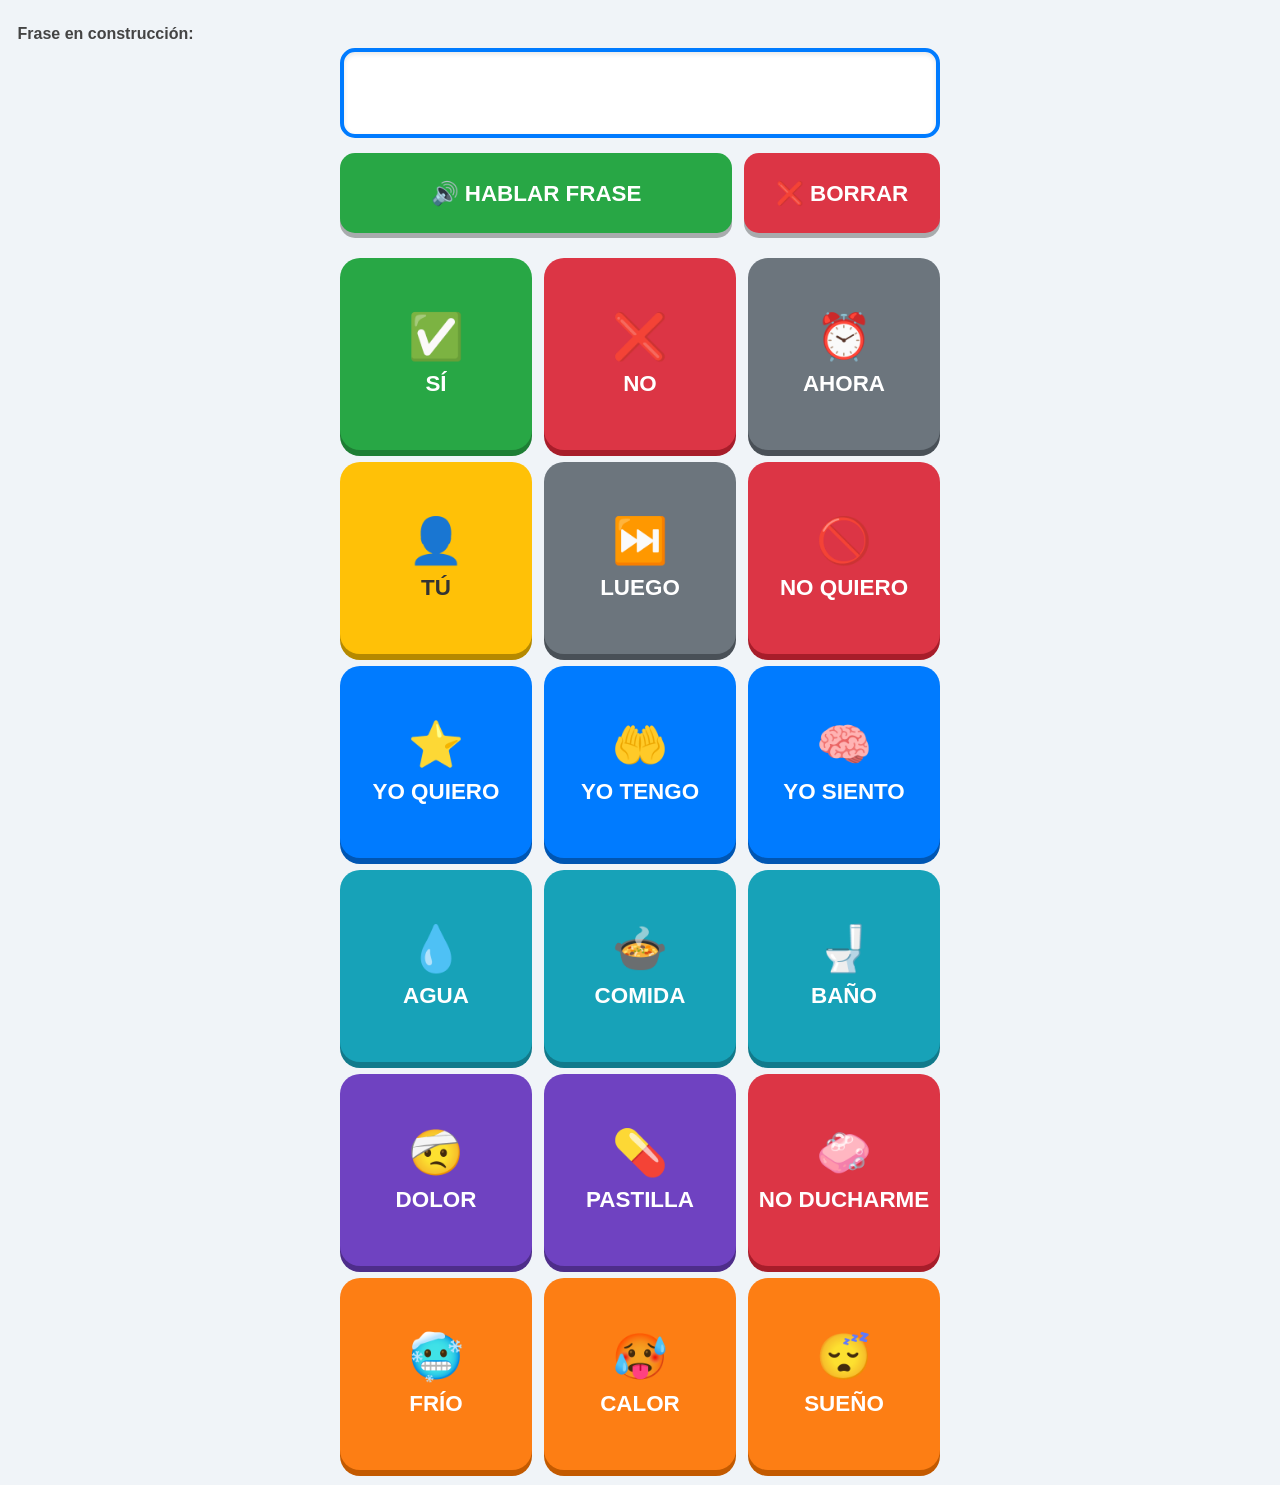
==== index.html @ 5874289f "PUSH" ====
<!DOCTYPE html>
<html lang="es">
<head>
    <meta charset="UTF-8">
    <meta name="viewport" content="width=device-width, initial-scale=1.0, maximum-scale=1.0, user-scalable=no">
    <title>Comunicador Voz Masculina</title>
    <link rel="stylesheet" href="style.css">
</head>
<body>

    <div class="seccion-label">Frase en construcción:</div>
    <div id="area-frase"></div>

    <div class="controles-principales">
        <button class="btn-accion btn-hablar" onclick="reproducirFrase()">🔊 HABLAR FRASE</button>
        <button class="btn-accion btn-borrar" onclick="limpiarTodo()">❌ BORRAR</button>
    </div>

    <div class="contenedor-grid">
        <button class="btn-palabra afirmacion" onclick="add('SÍ')"><span class="emoji">✅</span>SÍ</button>
        <button class="btn-palabra negacion" onclick="add('NO')"><span class="emoji">❌</span>NO</button>
        <button class="btn-palabra conector" onclick="add('Ahora')"><span class="emoji">⏰</span>AHORA</button>

        <button class="btn-palabra sujeto" onclick="add('Tú')"><span class="emoji">👤</span>TÚ</button>
        <button class="btn-palabra conector" onclick="add('Luego')"><span class="emoji">⏭️</span>LUEGO</button>
        <button class="btn-palabra negacion" onclick="add('No quiero')"><span class="emoji">🚫</span>NO QUIERO</button>

        <button class="btn-palabra verbo" onclick="add('Yo quiero')"><span class="emoji">⭐</span>YO QUIERO</button>
        <button class="btn-palabra verbo" onclick="add('Yo tengo')"><span class="emoji">🤲</span>YO TENGO</button>
        <button class="btn-palabra verbo" onclick="add('Yo siento')"><span class="emoji">🧠</span>YO SIENTO</button>

        <button class="btn-palabra objeto" onclick="add('Agua')"><span class="emoji">💧</span>AGUA</button>
        <button class="btn-palabra objeto" onclick="add('Comida')"><span class="emoji">🍲</span>COMIDA</button>
        <button class="btn-palabra objeto" onclick="add('Baño')"><span class="emoji">🚽</span>BAÑO</button>

        <button class="btn-palabra salud" onclick="add('Dolor')"><span class="emoji">🤕</span>DOLOR</button>
        <button class="btn-palabra salud" onclick="add('Medicina')"><span class="emoji">💊</span>PASTILLA</button>
        <button class="btn-palabra negacion" onclick="add('No ducharme')"><span class="emoji">🧼</span>NO DUCHARME</button>

        <button class="btn-palabra estado" onclick="add('Frío')"><span class="emoji">🥶</span>FRÍO</button>
        <button class="btn-palabra estado" onclick="add('Calor')"><span class="emoji">🥵</span>CALOR</button>
        <button class="btn-palabra estado" onclick="add('Sueño')"><span class="emoji">😴</span>SUEÑO</button>
    </div>

    <script src="script.js"></script>
</body>
</html>
---- style.css ----
/* DISEÑO GENERAL */
body { 
    font-family: 'Segoe UI', Arial, sans-serif; 
    background-color: #f0f4f8; 
    margin: 0; 
    padding: 15px; 
    display: flex; 
    flex-direction: column; 
    align-items: center; 
}

.seccion-label { 
    width: 100%; 
    font-weight: bold; 
    color: #444; 
    margin: 10px 0 5px 5px; 
    font-size: 1rem; 
}

/* ÁREA DE FRASE CONSTRUIDA */
#area-frase { 
    width: 100%; 
    max-width: 600px; 
    min-height: 90px; 
    background: #fff; 
    border: 4px solid #007bff; 
    border-radius: 15px; 
    padding: 12px; 
    display: flex; 
    flex-wrap: wrap; 
    gap: 10px; 
    box-shadow: inset 0 2px 5px rgba(0,0,0,0.1); 
    margin-bottom: 15px; 
    box-sizing: border-box;
}

.palabra-bloque { 
    background: #e3f2fd; 
    border: 2px solid #2196f3; 
    padding: 12px 18px; 
    border-radius: 10px; 
    font-size: 1.5rem; 
    font-weight: bold; 
    color: #0d47a1; 
}

/* BOTONES DE ACCIÓN (HABLAR / BORRAR) */
.controles-principales { 
    display: grid; 
    grid-template-columns: 2fr 1fr; 
    gap: 12px; 
    width: 100%; 
    max-width: 600px; 
    margin-bottom: 25px; 
}

.btn-accion { 
    height: 80px; 
    border-radius: 15px; 
    border: none; 
    font-size: 1.4rem; 
    font-weight: bold; 
    color: white; 
    cursor: pointer; 
    box-shadow: 0 5px rgba(0,0,0,0.3); 
}

.btn-hablar { background-color: #28a745; }
.btn-borrar { background-color: #dc3545; }

/* CUADRÍCULA DE BOTONES DE COMUNICACIÓN */
.contenedor-grid { 
    display: grid; 
    grid-template-columns: repeat(3, 1fr); 
    gap: 12px; 
    width: 100%; 
    max-width: 600px; 
}

.btn-palabra { 
    aspect-ratio: 1 / 1; 
    border: none; 
    border-radius: 20px; 
    font-size: 1.4rem; /* LETRA MÁS GRANDE */
    font-weight: 900; 
    display: flex; 
    flex-direction: column; 
    align-items: center; 
    justify-content: center; 
    cursor: pointer; 
    color: white; 
    box-shadow: 0 6px #999; 
    padding: 10px; 
    text-align: center; 
    line-height: 1.2;
    text-transform: uppercase;
}

.btn-palabra:active { 
    transform: translateY(4px); 
    box-shadow: 0 2px #666; 
}

/* TAMAÑO DE EMOJIS */
.emoji { 
    font-size: 2.8rem; /* EMOJIS MUCHO MÁS GRANDES */
    margin-bottom: 8px; 
}

/* COLORES POR CATEGORÍA */
.afirmacion { background-color: #28a745; box-shadow: 0 6px #1e7e34; }
.negacion { background-color: #dc3545; box-shadow: 0 6px #a71d2a; }
.sujeto { background-color: #ffc107; color: #333; box-shadow: 0 6px #b58900; }
.verbo { background-color: #007bff; box-shadow: 0 6px #0056b3; }
.conector { background-color: #6c757d; box-shadow: 0 6px #495057; }
.estado { background-color: #fd7e14; box-shadow: 0 6px #c35a00; }
.objeto { background-color: #17a2b8; box-shadow: 0 6px #117a8b; }
.salud { background-color: #6f42c1; box-shadow: 0 6px #4e2d8a; }

/* AJUSTE PARA PANTALLAS PEQUEÑAS */
@media (max-width: 400px) {
    .btn-palabra { font-size: 1.1rem; }
    .emoji { font-size: 2.2rem; }
}
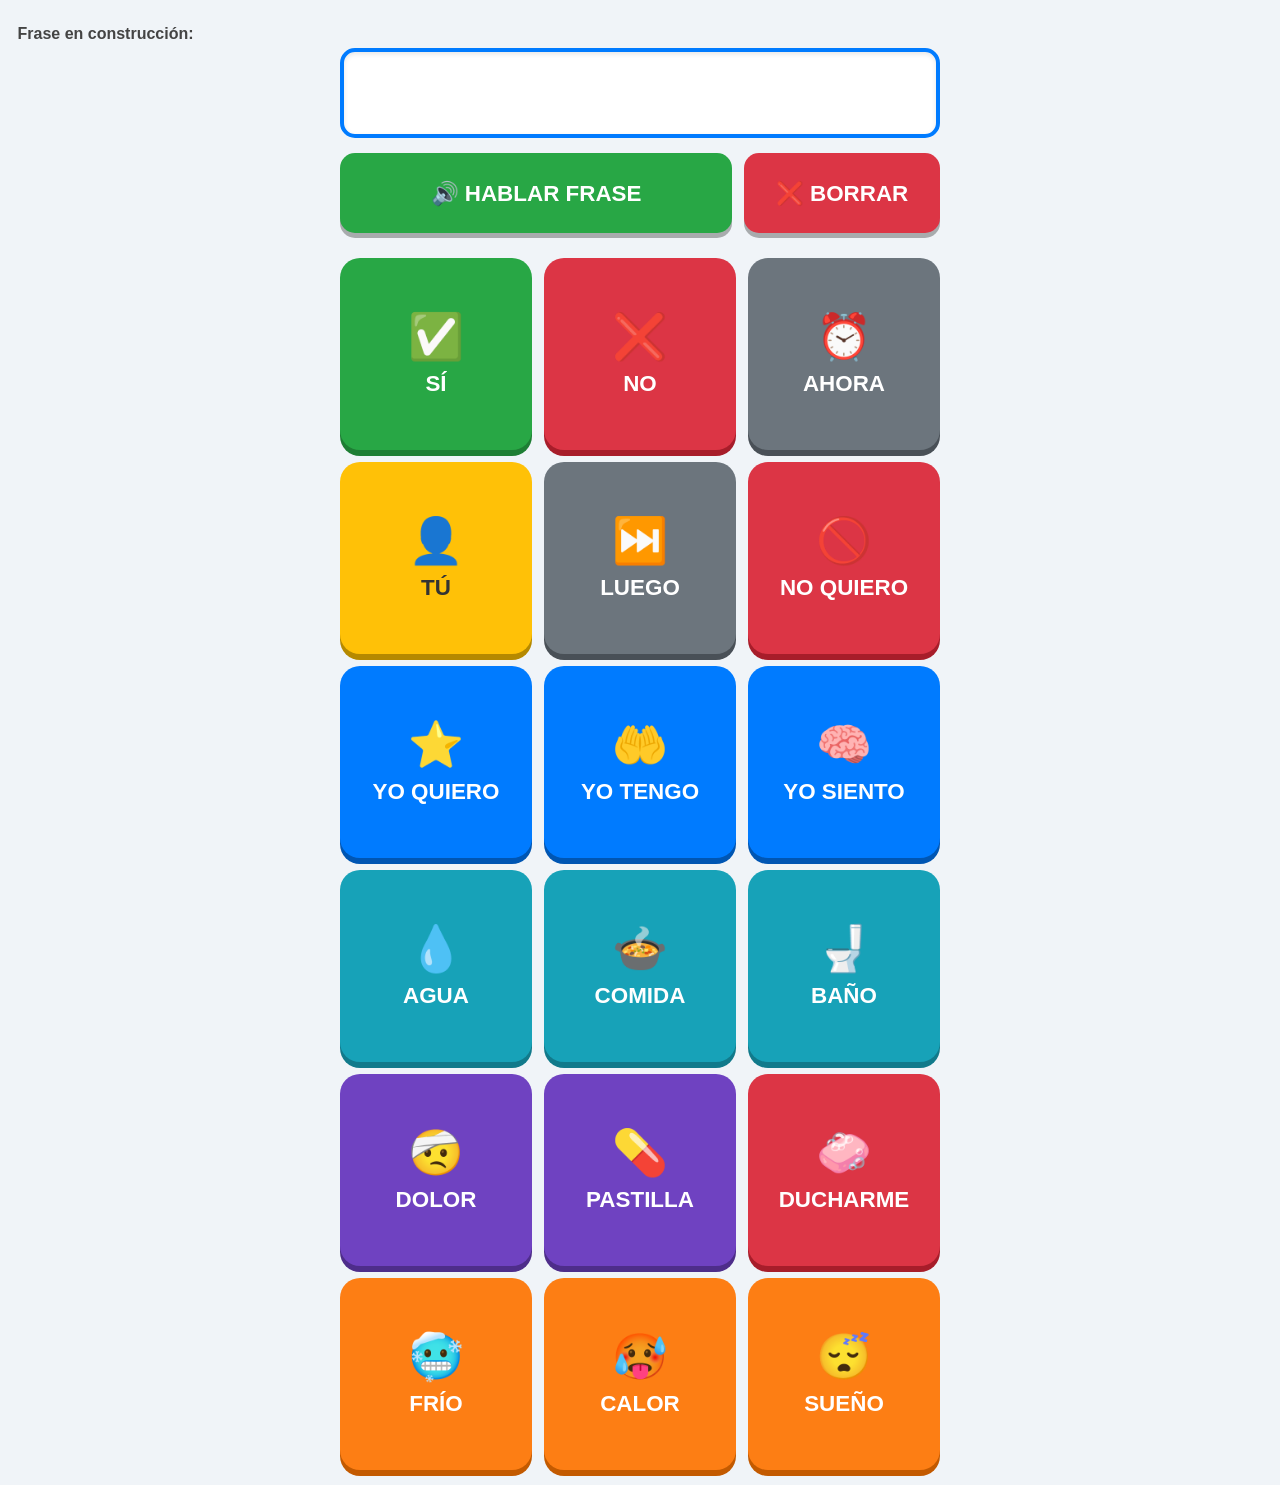
==== commit 5adf788f: "PUSH" ====
--- a/index.html
+++ b/index.html
@@ -35,7 +35,7 @@
 
         <button class="btn-palabra salud" onclick="add('Dolor')"><span class="emoji">🤕</span>DOLOR</button>
         <button class="btn-palabra salud" onclick="add('Medicina')"><span class="emoji">💊</span>PASTILLA</button>
-        <button class="btn-palabra negacion" onclick="add('No ducharme')"><span class="emoji">🧼</span>NO DUCHARME</button>
+        <button class="btn-palabra negacion" onclick="add('ducharme')"><span class="emoji">🧼</span>DUCHARME</button>
 
         <button class="btn-palabra estado" onclick="add('Frío')"><span class="emoji">🥶</span>FRÍO</button>
         <button class="btn-palabra estado" onclick="add('Calor')"><span class="emoji">🥵</span>CALOR</button>
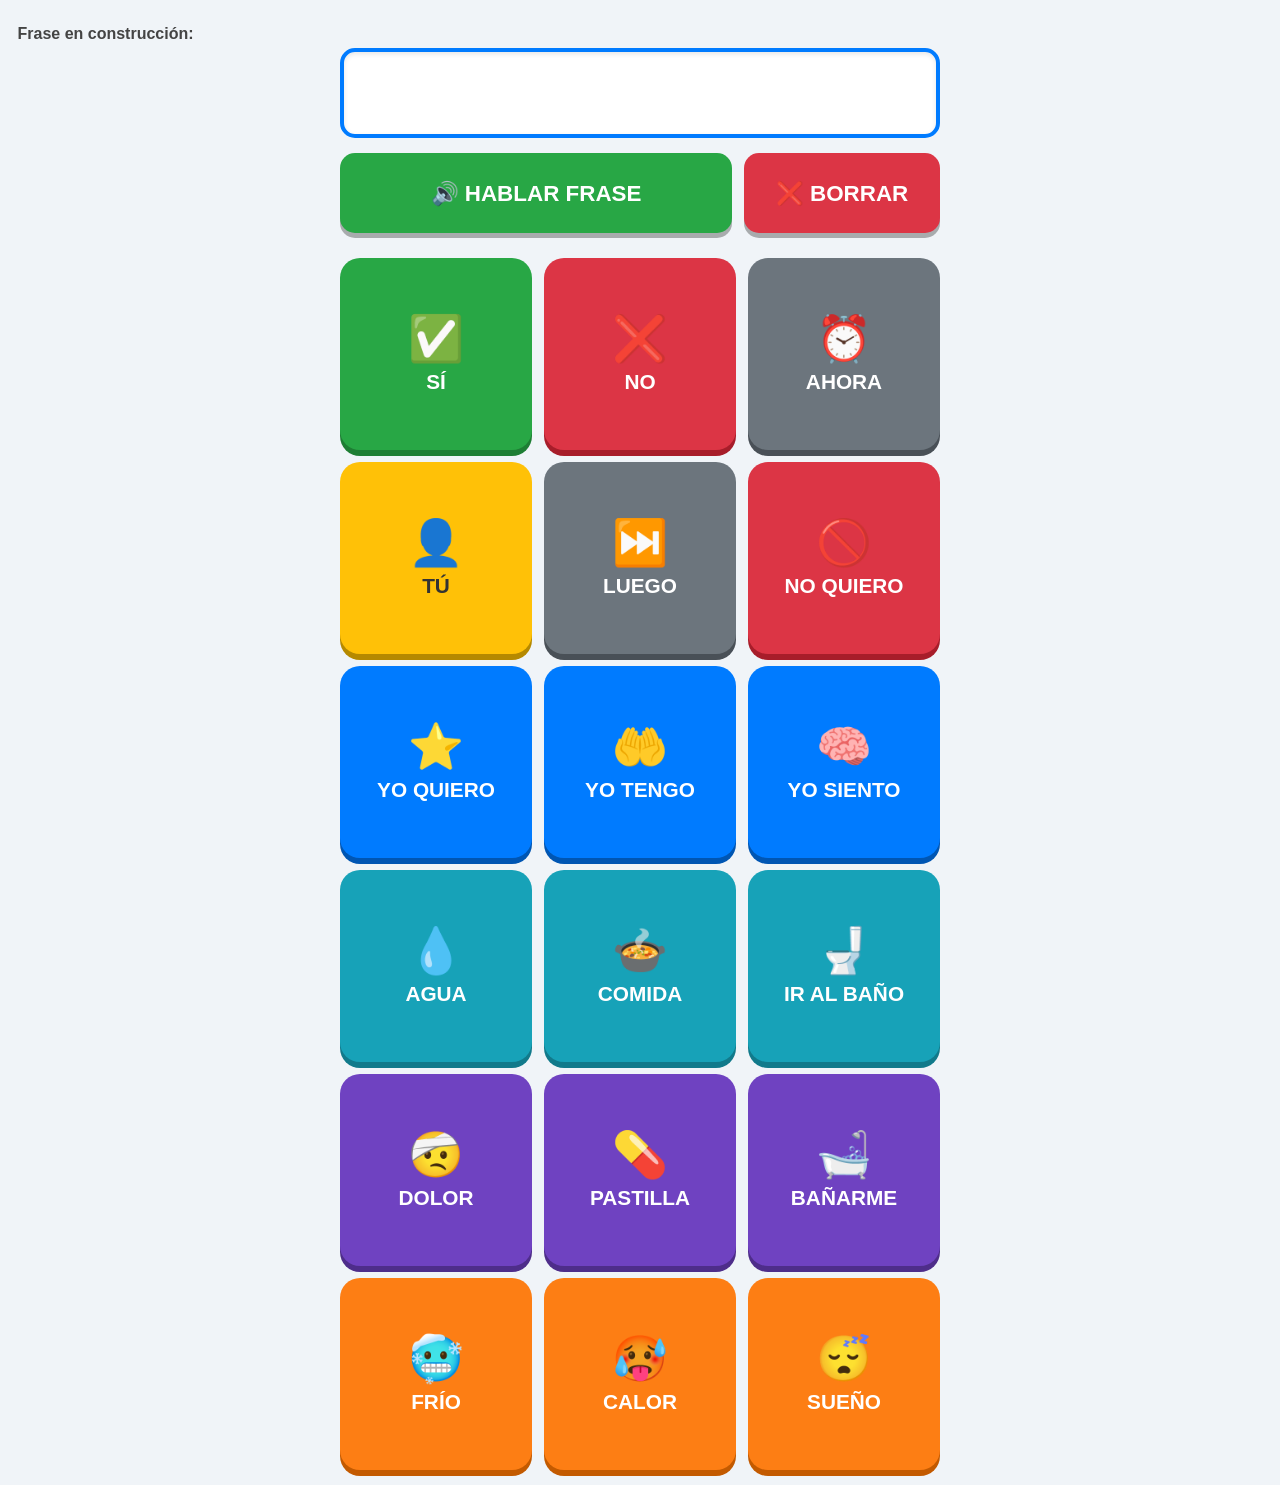
==== commit a7c0f459: "PUSH" ====
--- a/index.html
+++ b/index.html
@@ -31,11 +31,11 @@
 
         <button class="btn-palabra objeto" onclick="add('Agua')"><span class="emoji">💧</span>AGUA</button>
         <button class="btn-palabra objeto" onclick="add('Comida')"><span class="emoji">🍲</span>COMIDA</button>
-        <button class="btn-palabra objeto" onclick="add('Baño')"><span class="emoji">🚽</span>BAÑO</button>
+        <button class="btn-palabra objeto" onclick="add('Ir al baño')"><span class="emoji">🚽</span>IR AL BAÑO</button>
 
         <button class="btn-palabra salud" onclick="add('Dolor')"><span class="emoji">🤕</span>DOLOR</button>
         <button class="btn-palabra salud" onclick="add('Medicina')"><span class="emoji">💊</span>PASTILLA</button>
-        <button class="btn-palabra negacion" onclick="add('ducharme')"><span class="emoji">🧼</span>DUCHARME</button>
+        <button class="btn-palabra salud" onclick="add('Bañarme')"><span class="emoji">🛁</span>BAÑARME</button>
 
         <button class="btn-palabra estado" onclick="add('Frío')"><span class="emoji">🥶</span>FRÍO</button>
         <button class="btn-palabra estado" onclick="add('Calor')"><span class="emoji">🥵</span>CALOR</button>
--- a/style.css
+++ b/style.css
@@ -1,4 +1,3 @@
-/* DISEÑO GENERAL */
 body { 
     font-family: 'Segoe UI', Arial, sans-serif; 
     background-color: #f0f4f8; 
@@ -17,7 +16,6 @@
     font-size: 1rem; 
 }
 
-/* ÁREA DE FRASE CONSTRUIDA */
 #area-frase { 
     width: 100%; 
     max-width: 600px; 
@@ -44,7 +42,6 @@
     color: #0d47a1; 
 }
 
-/* BOTONES DE ACCIÓN (HABLAR / BORRAR) */
 .controles-principales { 
     display: grid; 
     grid-template-columns: 2fr 1fr; 
@@ -68,7 +65,6 @@
 .btn-hablar { background-color: #28a745; }
 .btn-borrar { background-color: #dc3545; }
 
-/* CUADRÍCULA DE BOTONES DE COMUNICACIÓN */
 .contenedor-grid { 
     display: grid; 
     grid-template-columns: repeat(3, 1fr); 
@@ -81,7 +77,7 @@
     aspect-ratio: 1 / 1; 
     border: none; 
     border-radius: 20px; 
-    font-size: 1.4rem; /* LETRA MÁS GRANDE */
+    font-size: 1.3rem; 
     font-weight: 900; 
     display: flex; 
     flex-direction: column; 
@@ -92,7 +88,7 @@
     box-shadow: 0 6px #999; 
     padding: 10px; 
     text-align: center; 
-    line-height: 1.2;
+    line-height: 1.1;
     text-transform: uppercase;
 }
 
@@ -101,13 +97,11 @@
     box-shadow: 0 2px #666; 
 }
 
-/* TAMAÑO DE EMOJIS */
 .emoji { 
-    font-size: 2.8rem; /* EMOJIS MUCHO MÁS GRANDES */
+    font-size: 2.8rem; 
     margin-bottom: 8px; 
 }
 
-/* COLORES POR CATEGORÍA */
 .afirmacion { background-color: #28a745; box-shadow: 0 6px #1e7e34; }
 .negacion { background-color: #dc3545; box-shadow: 0 6px #a71d2a; }
 .sujeto { background-color: #ffc107; color: #333; box-shadow: 0 6px #b58900; }
@@ -117,8 +111,7 @@
 .objeto { background-color: #17a2b8; box-shadow: 0 6px #117a8b; }
 .salud { background-color: #6f42c1; box-shadow: 0 6px #4e2d8a; }
 
-/* AJUSTE PARA PANTALLAS PEQUEÑAS */
 @media (max-width: 400px) {
-    .btn-palabra { font-size: 1.1rem; }
+    .btn-palabra { font-size: 1rem; }
     .emoji { font-size: 2.2rem; }
 }
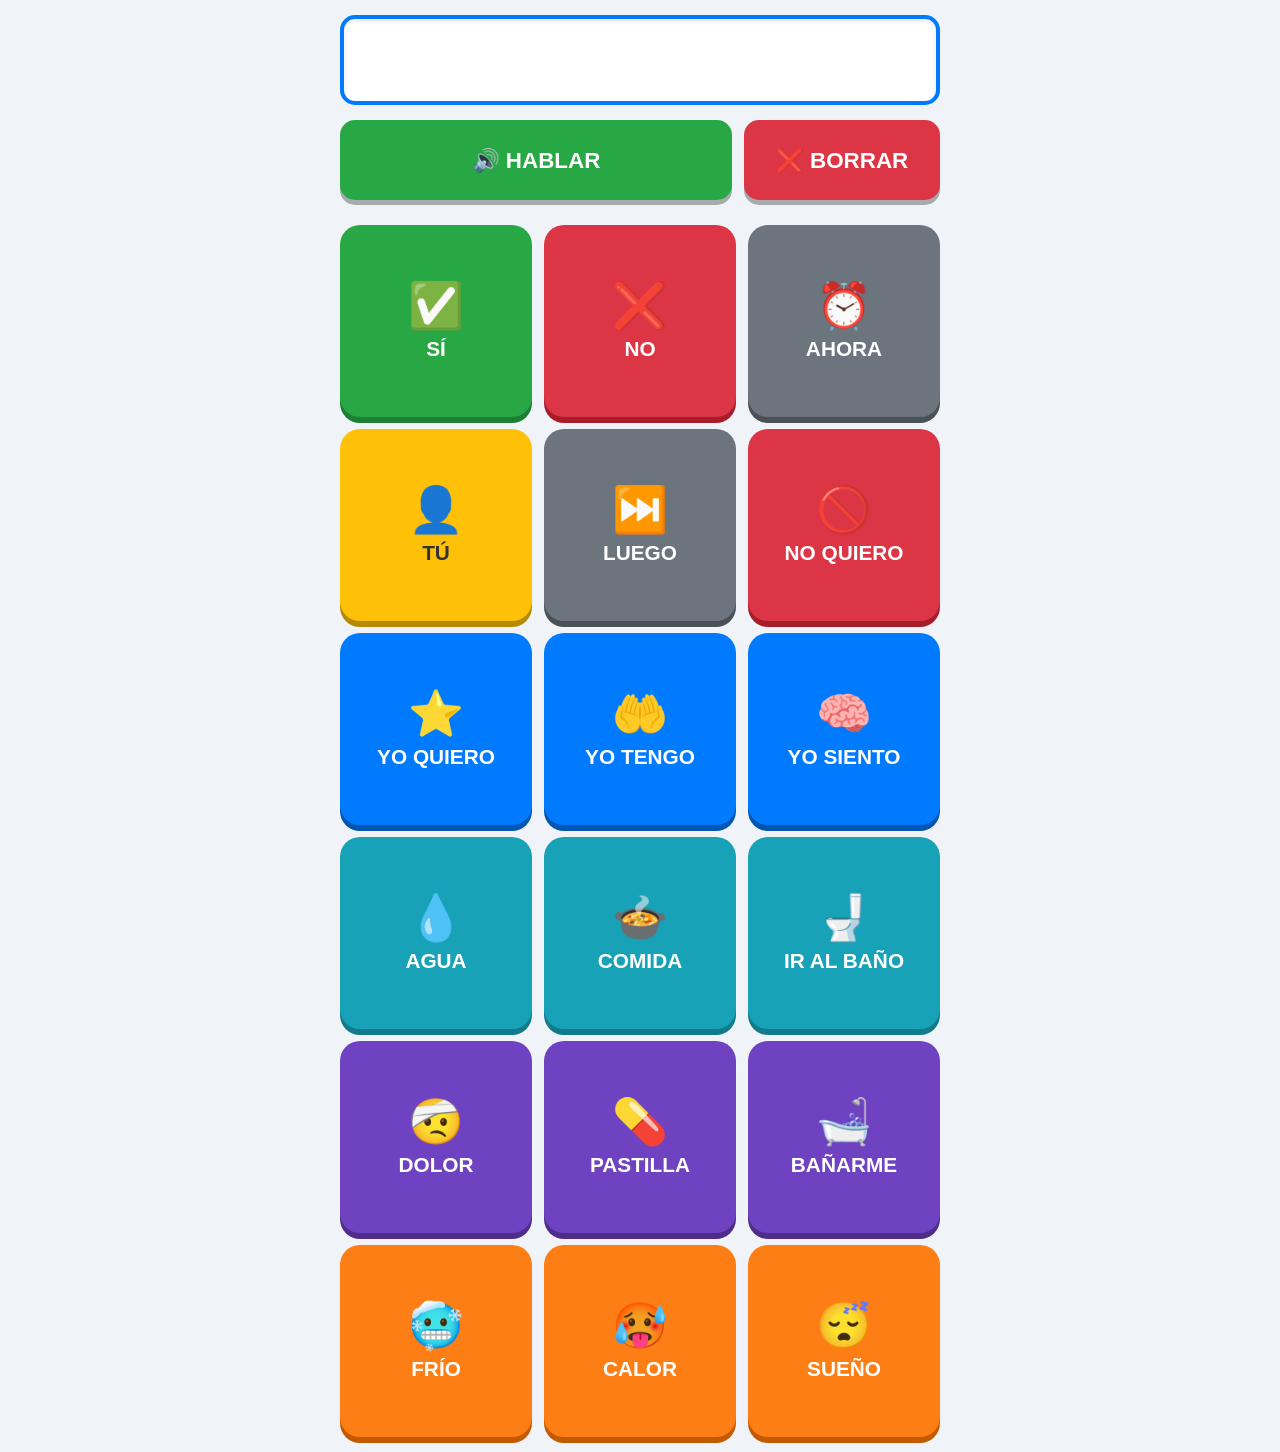
==== commit 8182c558: "PUSH" ====
--- a/index.html
+++ b/index.html
@@ -8,11 +8,10 @@
 </head>
 <body>
 
-    <div class="seccion-label">Frase en construcción:</div>
     <div id="area-frase"></div>
 
     <div class="controles-principales">
-        <button class="btn-accion btn-hablar" onclick="reproducirFrase()">🔊 HABLAR FRASE</button>
+        <button class="btn-accion btn-hablar" onclick="reproducirFrase()">🔊 HABLAR </button>
         <button class="btn-accion btn-borrar" onclick="limpiarTodo()">❌ BORRAR</button>
     </div>
 
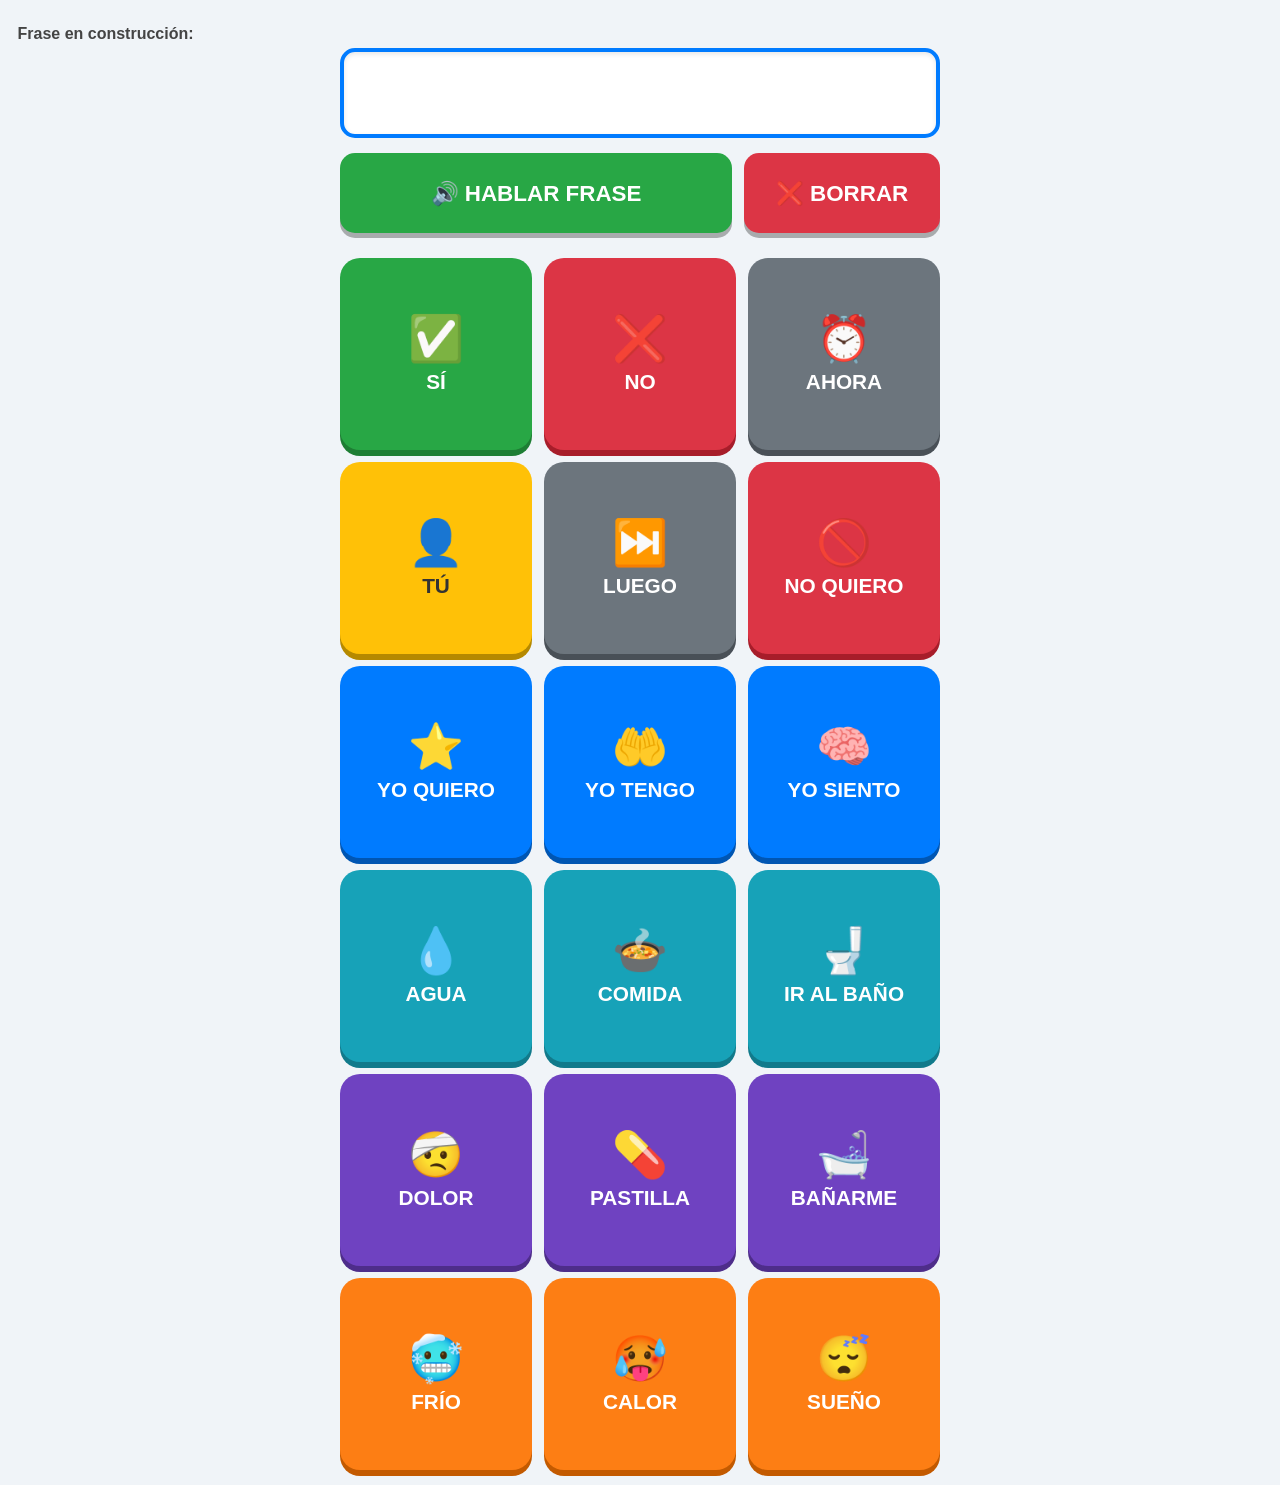
==== commit b0b35f82: "PUSH" ====
--- a/index.html
+++ b/index.html
@@ -8,10 +8,11 @@
 </head>
 <body>
 
+    <div class="seccion-label">Frase en construcción:</div>
     <div id="area-frase"></div>
 
     <div class="controles-principales">
-        <button class="btn-accion btn-hablar" onclick="reproducirFrase()">🔊 HABLAR </button>
+        <button class="btn-accion btn-hablar" onclick="reproducirFrase()">🔊 HABLAR FRASE</button>
         <button class="btn-accion btn-borrar" onclick="limpiarTodo()">❌ BORRAR</button>
     </div>
 
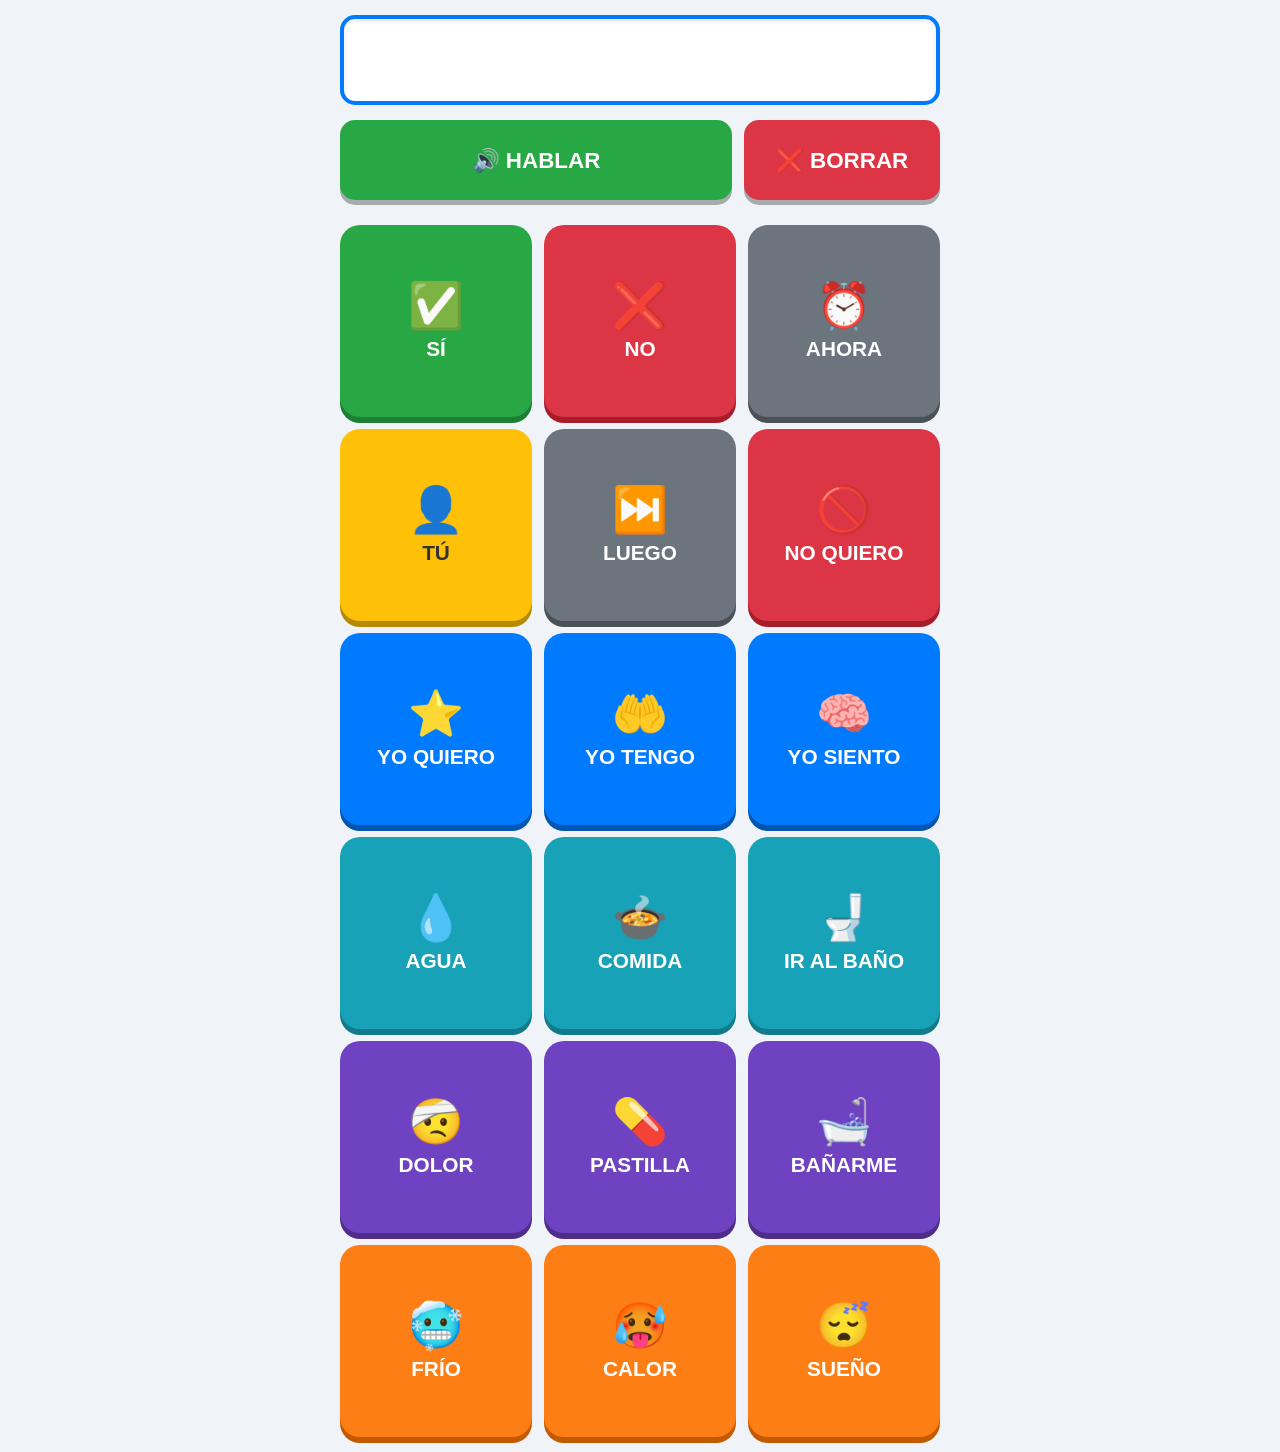
==== commit 7e94ba6e: "PUSH" ====
--- a/index.html
+++ b/index.html
@@ -8,38 +8,38 @@
 </head>
 <body>
 
-    <div class="seccion-label">Frase en construcción:</div>
+
     <div id="area-frase"></div>
 
     <div class="controles-principales">
-        <button class="btn-accion btn-hablar" onclick="reproducirFrase()">🔊 HABLAR FRASE</button>
+        <button class="btn-accion btn-hablar" onclick="reproducirFrase()">🔊 HABLAR</button>
         <button class="btn-accion btn-borrar" onclick="limpiarTodo()">❌ BORRAR</button>
     </div>
 
     <div class="contenedor-grid">
-        <button class="btn-palabra afirmacion" onclick="add('SÍ')"><span class="emoji">✅</span>SÍ</button>
-        <button class="btn-palabra negacion" onclick="add('NO')"><span class="emoji">❌</span>NO</button>
-        <button class="btn-palabra conector" onclick="add('Ahora')"><span class="emoji">⏰</span>AHORA</button>
+        <button class="btn-palabra afirmacion" onclick="addDirecto('SÍ')"><span class="emoji">✅</span>SÍ</button>
+        <button class="btn-palabra negacion" onclick="addDirecto('NO')"><span class="emoji">❌</span>NO</button>
+        <button class="btn-palabra conector" onclick="addDirecto('Ahora')"><span class="emoji">⏰</span>AHORA</button>
 
-        <button class="btn-palabra sujeto" onclick="add('Tú')"><span class="emoji">👤</span>TÚ</button>
-        <button class="btn-palabra conector" onclick="add('Luego')"><span class="emoji">⏭️</span>LUEGO</button>
-        <button class="btn-palabra negacion" onclick="add('No quiero')"><span class="emoji">🚫</span>NO QUIERO</button>
+        <button class="btn-palabra sujeto" onclick="addDirecto('Tú')"><span class="emoji">👤</span>TÚ</button>
+        <button class="btn-palabra conector" onclick="addDirecto('Luego')"><span class="emoji">⏭️</span>LUEGO</button>
+        <button class="btn-palabra negacion" onclick="addDirecto('No quiero')"><span class="emoji">🚫</span>NO QUIERO</button>
 
-        <button class="btn-palabra verbo" onclick="add('Yo quiero')"><span class="emoji">⭐</span>YO QUIERO</button>
-        <button class="btn-palabra verbo" onclick="add('Yo tengo')"><span class="emoji">🤲</span>YO TENGO</button>
-        <button class="btn-palabra verbo" onclick="add('Yo siento')"><span class="emoji">🧠</span>YO SIENTO</button>
+        <button class="btn-palabra verbo" onclick="addSilencio('Yo quiero')"><span class="emoji">⭐</span>YO QUIERO</button>
+        <button class="btn-palabra verbo" onclick="addSilencio('Yo tengo')"><span class="emoji">🤲</span>YO TENGO</button>
+        <button class="btn-palabra verbo" onclick="addSilencio('Yo siento')"><span class="emoji">🧠</span>YO SIENTO</button>
 
-        <button class="btn-palabra objeto" onclick="add('Agua')"><span class="emoji">💧</span>AGUA</button>
-        <button class="btn-palabra objeto" onclick="add('Comida')"><span class="emoji">🍲</span>COMIDA</button>
-        <button class="btn-palabra objeto" onclick="add('Ir al baño')"><span class="emoji">🚽</span>IR AL BAÑO</button>
+        <button class="btn-palabra objeto" onclick="addSilencio('Agua')"><span class="emoji">💧</span>AGUA</button>
+        <button class="btn-palabra objeto" onclick="addSilencio('Comida')"><span class="emoji">🍲</span>COMIDA</button>
+        <button class="btn-palabra objeto" onclick="addSilencio('Ir al baño')"><span class="emoji">🚽</span>IR AL BAÑO</button>
 
-        <button class="btn-palabra salud" onclick="add('Dolor')"><span class="emoji">🤕</span>DOLOR</button>
-        <button class="btn-palabra salud" onclick="add('Medicina')"><span class="emoji">💊</span>PASTILLA</button>
-        <button class="btn-palabra salud" onclick="add('Bañarme')"><span class="emoji">🛁</span>BAÑARME</button>
+        <button class="btn-palabra salud" onclick="addSilencio('Dolor')"><span class="emoji">🤕</span>DOLOR</button>
+        <button class="btn-palabra salud" onclick="addSilencio('Medicina')"><span class="emoji">💊</span>PASTILLA</button>
+        <button class="btn-palabra salud" onclick="addSilencio('Bañarme')"><span class="emoji">🛁</span>BAÑARME</button>
 
-        <button class="btn-palabra estado" onclick="add('Frío')"><span class="emoji">🥶</span>FRÍO</button>
-        <button class="btn-palabra estado" onclick="add('Calor')"><span class="emoji">🥵</span>CALOR</button>
-        <button class="btn-palabra estado" onclick="add('Sueño')"><span class="emoji">😴</span>SUEÑO</button>
+        <button class="btn-palabra estado" onclick="addSilencio('Frío')"><span class="emoji">🥶</span>FRÍO</button>
+        <button class="btn-palabra estado" onclick="addSilencio('Calor')"><span class="emoji">🥵</span>CALOR</button>
+        <button class="btn-palabra estado" onclick="addSilencio('Sueño')"><span class="emoji">😴</span>SUEÑO</button>
     </div>
 
     <script src="script.js"></script>
--- a/style.css
+++ b/style.css
@@ -102,6 +102,7 @@
     margin-bottom: 8px; 
 }
 
+/* Colores por categoría */
 .afirmacion { background-color: #28a745; box-shadow: 0 6px #1e7e34; }
 .negacion { background-color: #dc3545; box-shadow: 0 6px #a71d2a; }
 .sujeto { background-color: #ffc107; color: #333; box-shadow: 0 6px #b58900; }
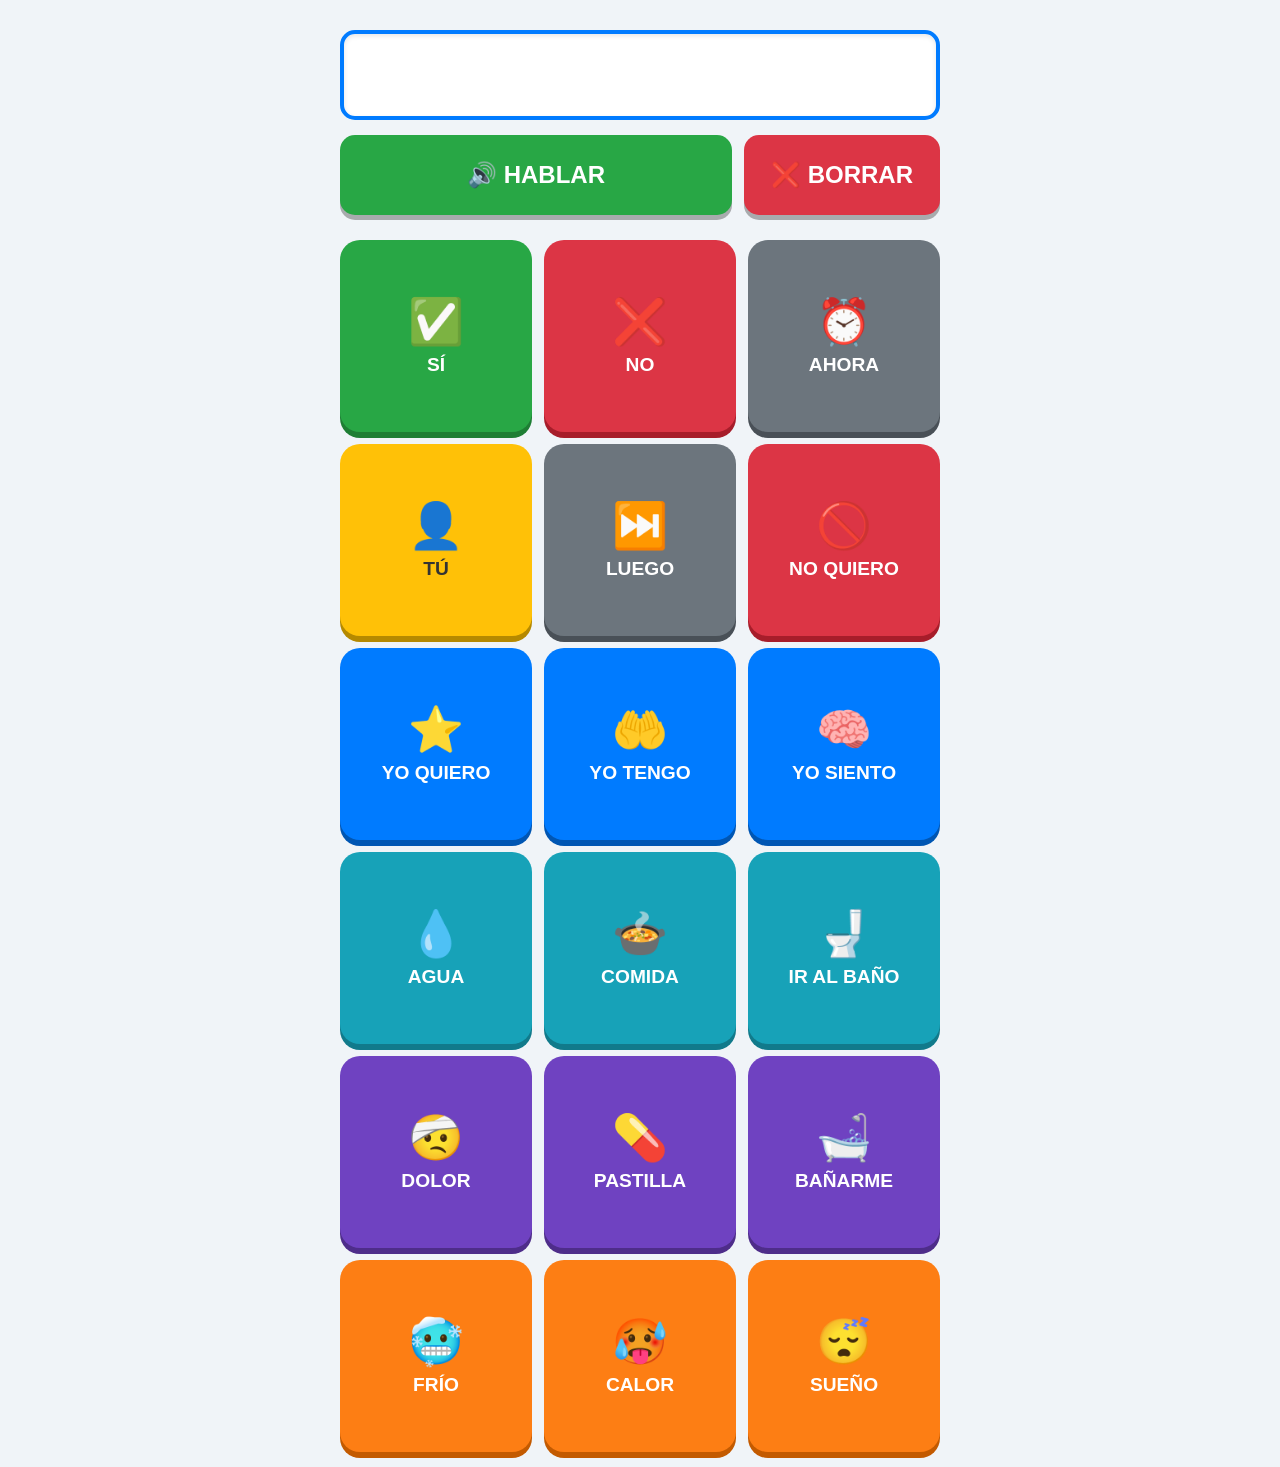
==== commit bcb3f271: "PUSH" ====
--- a/index.html
+++ b/index.html
@@ -7,7 +7,6 @@
     <link rel="stylesheet" href="style.css">
 </head>
 <body>
-
 
     <div id="area-frase"></div>
 
--- a/style.css
+++ b/style.css
@@ -6,14 +6,6 @@
     display: flex; 
     flex-direction: column; 
     align-items: center; 
-}
-
-.seccion-label { 
-    width: 100%; 
-    font-weight: bold; 
-    color: #444; 
-    margin: 10px 0 5px 5px; 
-    font-size: 1rem; 
 }
 
 #area-frase { 
@@ -28,8 +20,8 @@
     flex-wrap: wrap; 
     gap: 10px; 
     box-shadow: inset 0 2px 5px rgba(0,0,0,0.1); 
-    margin-bottom: 15px; 
-    box-sizing: border-box;
+    margin: 15px 0; 
+    box-sizing: border-box; 
 }
 
 .palabra-bloque { 
@@ -55,7 +47,7 @@
     height: 80px; 
     border-radius: 15px; 
     border: none; 
-    font-size: 1.4rem; 
+    font-size: 1.5rem; 
     font-weight: bold; 
     color: white; 
     cursor: pointer; 
@@ -77,7 +69,7 @@
     aspect-ratio: 1 / 1; 
     border: none; 
     border-radius: 20px; 
-    font-size: 1.3rem; 
+    font-size: 1.2rem; 
     font-weight: 900; 
     display: flex; 
     flex-direction: column; 
@@ -88,8 +80,8 @@
     box-shadow: 0 6px #999; 
     padding: 10px; 
     text-align: center; 
-    line-height: 1.1;
-    text-transform: uppercase;
+    line-height: 1.1; 
+    text-transform: uppercase; 
 }
 
 .btn-palabra:active { 
@@ -102,7 +94,7 @@
     margin-bottom: 8px; 
 }
 
-/* Colores por categoría */
+/* Colores */
 .afirmacion { background-color: #28a745; box-shadow: 0 6px #1e7e34; }
 .negacion { background-color: #dc3545; box-shadow: 0 6px #a71d2a; }
 .sujeto { background-color: #ffc107; color: #333; box-shadow: 0 6px #b58900; }
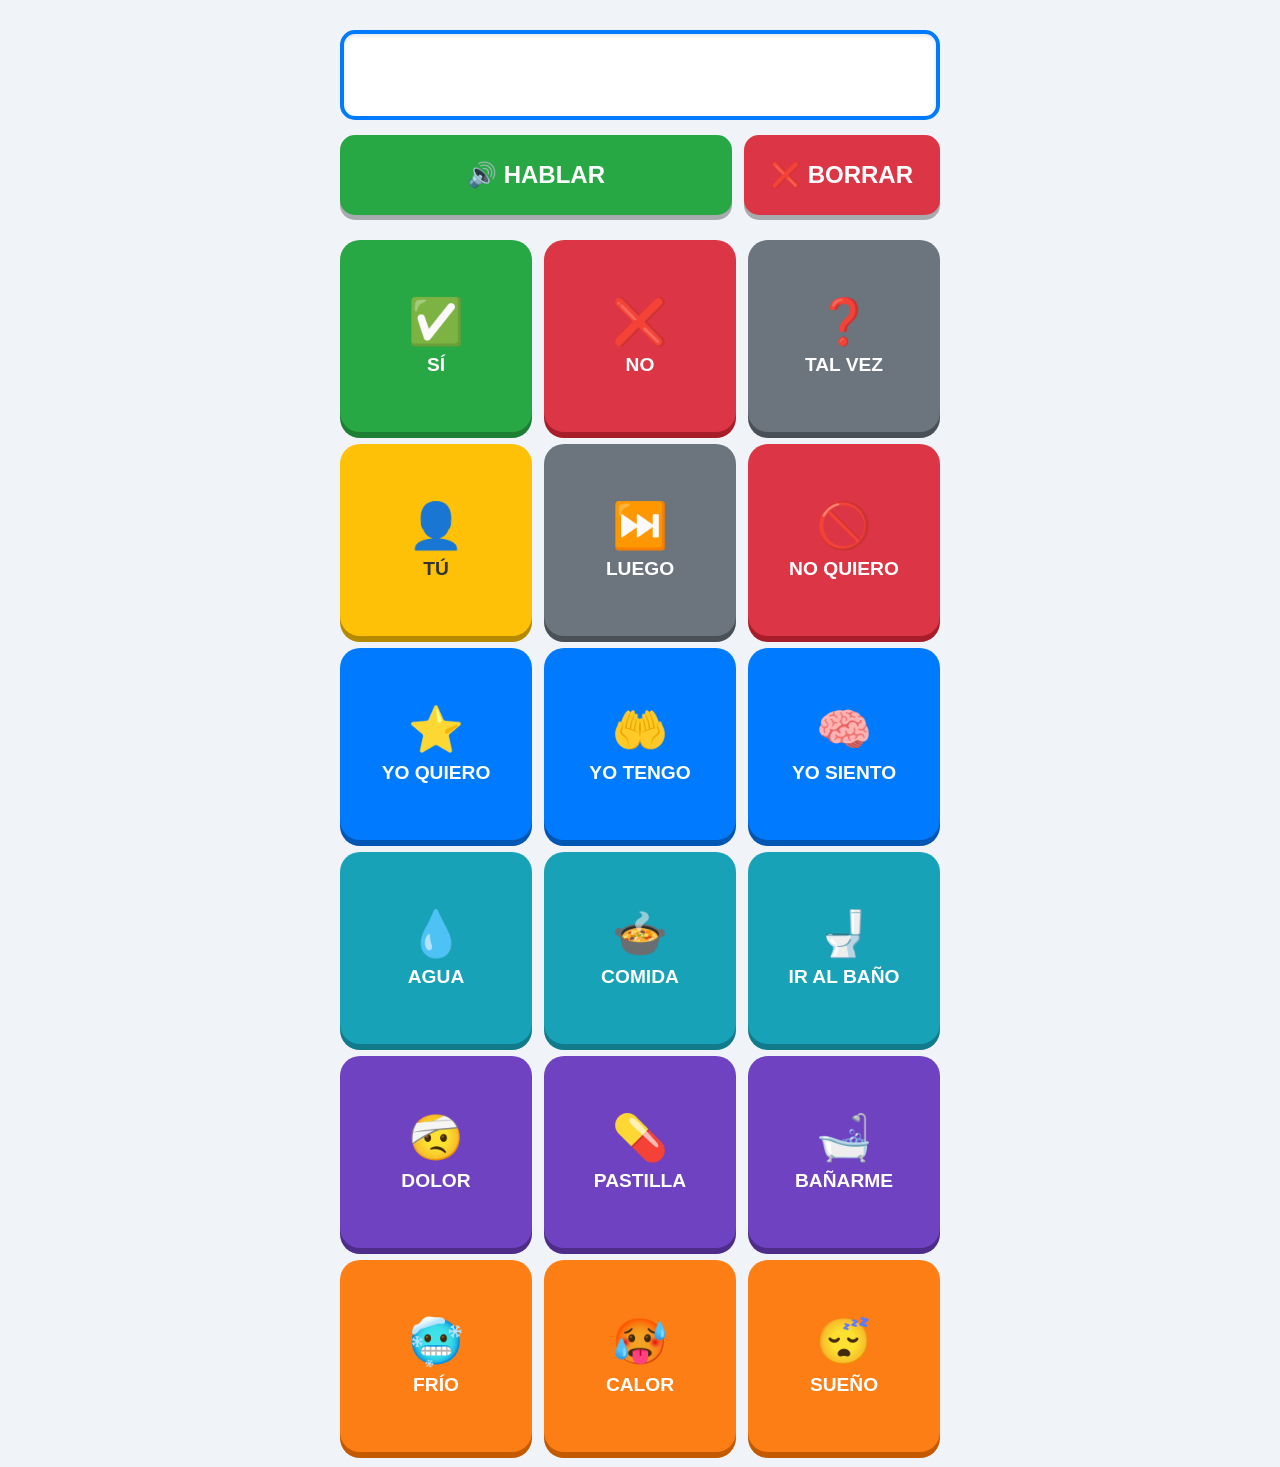
==== commit 5daa3371: "PUSH" ====
--- a/index.html
+++ b/index.html
@@ -18,7 +18,7 @@
     <div class="contenedor-grid">
         <button class="btn-palabra afirmacion" onclick="addDirecto('SÍ')"><span class="emoji">✅</span>SÍ</button>
         <button class="btn-palabra negacion" onclick="addDirecto('NO')"><span class="emoji">❌</span>NO</button>
-        <button class="btn-palabra conector" onclick="addDirecto('Ahora')"><span class="emoji">⏰</span>AHORA</button>
+        <button class="btn-palabra conector" onclick="addDirecto('Tal vez')"><span class="emoji">❓</span>TAL VEZ</button>
 
         <button class="btn-palabra sujeto" onclick="addDirecto('Tú')"><span class="emoji">👤</span>TÚ</button>
         <button class="btn-palabra conector" onclick="addDirecto('Luego')"><span class="emoji">⏭️</span>LUEGO</button>
